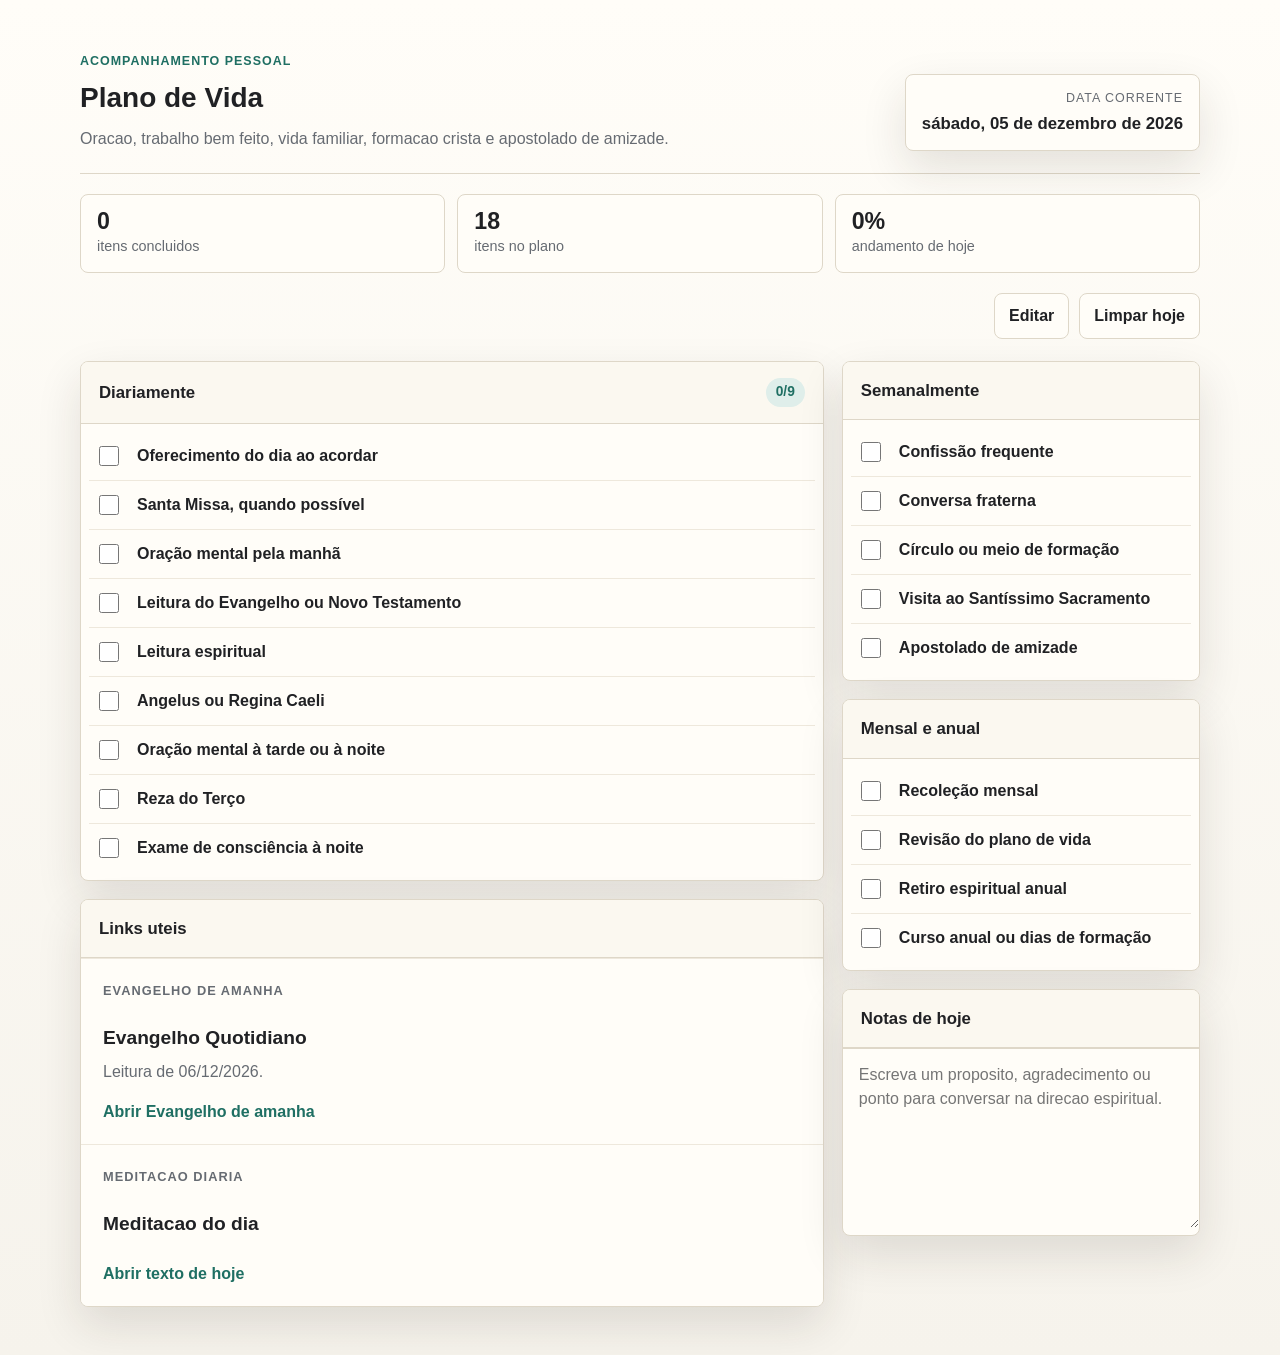
==== index.html @ ad84eac7 "Initial commit: plano de vida app Co-authored-by: Cursor <cursoragent@cursor.com>" ====
<!doctype html>
<html lang="pt-BR">
<head>
  <meta charset="utf-8">
  <meta name="viewport" content="width=device-width, initial-scale=1">
  <title>Plano de Vida</title>
  <link rel="stylesheet" href="src/styles.css">
</head>
<body>
  <div class="app">
    <header class="topbar">
      <div>
        <p class="eyebrow">Acompanhamento pessoal</p>
        <h1>Plano de Vida</h1>
        <p class="subtitle">Oracao, trabalho bem feito, vida familiar, formacao crista e apostolado de amizade.</p>
      </div>

      <div class="date-card" aria-live="polite">
        <span>Data corrente</span>
        <strong id="currentDate">--</strong>
      </div>
    </header>

    <section class="dashboard" aria-live="polite">
      <div class="metric">
        <strong id="doneCount">0</strong>
        <span>itens concluidos</span>
      </div>
      <div class="metric">
        <strong id="totalCount">0</strong>
        <span>itens no plano</span>
      </div>
      <div class="metric">
        <strong id="percentCount">0%</strong>
        <span>andamento de hoje</span>
      </div>
    </section>

    <div class="actions">
      <button type="button" id="editPlan">Editar</button>
      <button type="button" class="edit-only" id="restoreDefaults">Restaurar padrao</button>
      <button type="button" id="clearDay">Limpar hoje</button>
    </div>

    <main class="layout">
      <div class="main-column">
        <section class="panel main-panel">
          <div class="panel-header">
            <h2>Diariamente</h2>
            <span class="pill" id="dailyCount">0/0</span>
          </div>
          <ul class="checklist" id="dailyList"></ul>
          <form class="add-item-form edit-only" data-add-section="daily">
            <div>
              <label for="newDailyTitle">Novo item</label>
              <input id="newDailyTitle" name="title" type="text" placeholder="Ex.: Laudes" autocomplete="off" required>
            </div>
            <div>
              <label for="newDailyNote">Observacao</label>
              <input id="newDailyNote" name="note" type="text" placeholder="Opcional" autocomplete="off">
            </div>
            <button type="submit">Adicionar</button>
          </form>
        </section>

        <section class="panel links-panel">
          <div class="panel-header">
            <h2>Links uteis</h2>
          </div>
          <a class="daily-reading-card text-only" id="tomorrowGospelLink" href="https://evangelhoquotidiano.org/PT/gospel/2026-05-05" target="_blank" rel="noreferrer">
            <div class="daily-reading-content">
              <p class="daily-reading-kicker">Evangelho de amanha</p>
              <h4>Evangelho Quotidiano</h4>
              <p id="tomorrowGospelDate">Abrir a leitura do Evangelho do dia seguinte.</p>
              <span class="daily-reading-link">Abrir Evangelho de amanha</span>
            </div>
          </a>
          <a class="daily-reading-card text-only" id="dailyMeditationLink" href="https://opusdei.org/pt-br/dailytext/" target="_blank" rel="noreferrer">
            <div class="daily-reading-content">
              <p class="daily-reading-kicker">Meditacao diaria</p>
              <h4 id="dailyMeditationTitle">Meditacao do dia</h4>
              <span class="daily-reading-link">Abrir texto de hoje</span>
            </div>
          </a>
        </section>
      </div>

      <aside class="side-column">
        <section class="panel">
          <div class="panel-header">
            <h2>Semanalmente</h2>
          </div>
          <ul class="checklist" id="weeklyList"></ul>
          <form class="add-item-form edit-only compact-form" data-add-section="weekly">
            <div>
              <label for="newWeeklyTitle">Novo item</label>
              <input id="newWeeklyTitle" name="title" type="text" placeholder="Ex.: Estudo doutrinal" autocomplete="off" required>
            </div>
            <div>
              <label for="newWeeklyNote">Observacao</label>
              <input id="newWeeklyNote" name="note" type="text" placeholder="Opcional" autocomplete="off">
            </div>
            <button type="submit">Adicionar</button>
          </form>
        </section>

        <section class="panel">
          <div class="panel-header">
            <h2>Mensal e anual</h2>
          </div>
          <ul class="checklist" id="periodicList"></ul>
          <form class="add-item-form edit-only compact-form" data-add-section="periodic">
            <div>
              <label for="newPeriodicTitle">Novo item</label>
              <input id="newPeriodicTitle" name="title" type="text" placeholder="Ex.: Revisao mensal" autocomplete="off" required>
            </div>
            <div>
              <label for="newPeriodicNote">Observacao</label>
              <input id="newPeriodicNote" name="note" type="text" placeholder="Opcional" autocomplete="off">
            </div>
            <button type="submit">Adicionar</button>
          </form>
        </section>

        <section class="panel">
          <div class="panel-header">
            <h2>Notas de hoje</h2>
          </div>
          <textarea id="notes" placeholder="Escreva um proposito, agradecimento ou ponto para conversar na direcao espiritual."></textarea>
        </section>
      </aside>
    </main>
  </div>

  <script src="src/data.js"></script>
  <script src="src/app.js"></script>
</body>
</html>
---- src/styles.css ----
:root {
  color-scheme: light;
  --bg: #f6f3ec;
  --surface: #fffdf8;
  --surface-muted: #fbf8f0;
  --ink: #202124;
  --muted: #666b72;
  --line: #ded7c8;
  --accent: #1f6f63;
  --accent-soft: #dfeeea;
  --gold: #b7791f;
  --shadow: 0 18px 45px rgba(38, 32, 22, 0.12);
}

* {
  box-sizing: border-box;
}

body {
  margin: 0;
  min-height: 100vh;
  background: linear-gradient(180deg, #fffdf8 0%, var(--bg) 100%);
  color: var(--ink);
  font-family: Arial, Helvetica, sans-serif;
  line-height: 1.5;
}

.app {
  width: min(1120px, calc(100% - 32px));
  margin: 0 auto;
  padding: 28px 0 48px;
}

.topbar {
  display: grid;
  grid-template-columns: 1fr auto;
  gap: 20px;
  align-items: end;
  padding: 24px 0 22px;
  border-bottom: 1px solid var(--line);
}

.eyebrow {
  margin: 0 0 6px;
  color: var(--accent);
  font-size: 0.78rem;
  font-weight: 700;
  letter-spacing: 0.08em;
  text-transform: uppercase;
}

h1,
h2,
p {
  margin-top: 0;
}

h3 {
  margin: 0;
  letter-spacing: 0;
}

h1 {
  margin-bottom: 8px;
  font-size: clamp(1.75rem, 2vw, 2.4rem);
  letter-spacing: 0;
}

h2 {
  margin-bottom: 0;
  font-size: 1.05rem;
  letter-spacing: 0;
}

.subtitle {
  max-width: 720px;
  margin-bottom: 0;
  color: var(--muted);
}

.date-card {
  min-width: 230px;
  padding: 14px 16px;
  border: 1px solid var(--line);
  background: var(--surface);
  box-shadow: var(--shadow);
  border-radius: 8px;
  text-align: right;
}

.date-card span {
  display: block;
  color: var(--muted);
  font-size: 0.78rem;
  letter-spacing: 0.08em;
  text-transform: uppercase;
}

.date-card strong {
  display: block;
  margin-top: 3px;
  font-size: 1.05rem;
}

.dashboard {
  display: grid;
  grid-template-columns: repeat(3, minmax(0, 1fr));
  gap: 12px;
  margin: 20px 0;
}

.metric {
  padding: 14px 16px;
  border: 1px solid var(--line);
  background: var(--surface);
  border-radius: 8px;
}

.metric strong {
  display: block;
  font-size: 1.45rem;
  line-height: 1.1;
}

.metric span {
  color: var(--muted);
  font-size: 0.9rem;
}

.actions {
  display: flex;
  justify-content: flex-end;
  gap: 10px;
  margin: 18px 0 22px;
}

button {
  appearance: none;
  border: 1px solid var(--line);
  background: var(--surface);
  color: var(--ink);
  border-radius: 8px;
  padding: 10px 14px;
  font: inherit;
  font-weight: 700;
  cursor: pointer;
}

button:hover {
  border-color: var(--accent);
  color: var(--accent);
}

button:disabled {
  cursor: not-allowed;
  opacity: 0.45;
}

.edit-only {
  display: none;
}

.is-editing .edit-only {
  display: grid;
}

.actions .edit-only {
  display: none;
}

.is-editing .actions .edit-only {
  display: inline-block;
}

.layout {
  display: grid;
  grid-template-columns: 1.35fr 0.65fr;
  gap: 18px;
  align-items: start;
}

.main-column,
.side-column {
  display: grid;
  gap: 18px;
}

.panel {
  overflow: hidden;
  border: 1px solid var(--line);
  background: var(--surface);
  border-radius: 8px;
  box-shadow: var(--shadow);
}

.panel-header {
  display: flex;
  justify-content: space-between;
  gap: 12px;
  align-items: center;
  padding: 16px 18px;
  border-bottom: 1px solid var(--line);
  background: var(--surface-muted);
}

.pill {
  flex: 0 0 auto;
  color: var(--accent);
  background: var(--accent-soft);
  border-radius: 999px;
  padding: 4px 10px;
  font-size: 0.86rem;
  font-weight: 700;
}

.checklist {
  list-style: none;
  margin: 0;
  padding: 8px;
}

.checklist li + li {
  border-top: 1px solid #eee8dc;
}

.checklist-item {
  display: grid;
  grid-template-columns: 1fr auto;
  gap: 8px;
  align-items: center;
}

label {
  display: grid;
  grid-template-columns: 28px 1fr;
  gap: 10px;
  align-items: start;
  padding: 12px 10px;
  cursor: pointer;
}

input[type="checkbox"] {
  width: 20px;
  height: 20px;
  margin: 2px 0 0;
  accent-color: var(--accent);
}

.item-title {
  display: block;
  font-weight: 700;
}

.item-note {
  display: block;
  margin-top: 2px;
  color: var(--muted);
  font-size: 0.92rem;
}

.checked .item-title,
.checked .item-note {
  color: #7a7d80;
  text-decoration: line-through;
  text-decoration-thickness: 1px;
}

.item-edit-controls {
  grid-template-columns: minmax(128px, 1fr) auto;
  gap: 6px;
  align-items: center;
  padding-right: 8px;
}

.item-edit-controls.has-order-controls {
  grid-template-columns: repeat(2, auto) minmax(128px, 1fr) auto;
}

.move-item,
.remove-item {
  padding: 8px 10px;
  font-size: 0.85rem;
}

.move-item {
  color: var(--accent);
}

.move-item:hover {
  border-color: var(--accent);
  color: var(--accent);
}

.remove-item {
  color: #8a3b2a;
}

.remove-item:hover {
  border-color: #8a3b2a;
  color: #8a3b2a;
}

.section-select {
  min-height: 38px;
  border: 1px solid var(--line);
  border-radius: 8px;
  padding: 7px 8px;
  background: var(--surface);
  color: var(--ink);
  font: inherit;
  font-size: 0.85rem;
  outline-color: var(--accent);
}

.add-item-form {
  display: grid;
  grid-template-columns: 1.2fr 1fr auto;
  gap: 10px;
  align-items: end;
  padding: 14px 16px 16px;
  border-top: 1px solid var(--line);
  background: var(--surface-muted);
}

.add-item-form.edit-only {
  display: none;
}

.is-editing .add-item-form.edit-only {
  display: grid;
}

.add-item-form label {
  display: block;
  padding: 0;
  margin-bottom: 6px;
  color: var(--muted);
  font-size: 0.82rem;
  font-weight: 700;
}

.add-item-form input {
  width: 100%;
  min-height: 42px;
  border: 1px solid var(--line);
  border-radius: 8px;
  padding: 9px 10px;
  background: var(--surface);
  color: var(--ink);
  font: inherit;
  outline-color: var(--accent);
}

.compact-form {
  grid-template-columns: 1fr;
}

.links-panel {
  overflow: hidden;
}

.daily-reading-card {
  display: block;
  border: 0;
  border-top: 1px solid #eee8dc;
  background: var(--surface);
  color: inherit;
  text-decoration: none;
  box-shadow: none;
}

.daily-reading-card:hover {
  background: #fdfbf5;
}

.daily-reading-content {
  padding: 22px 22px 20px;
}

.daily-reading-kicker {
  margin-bottom: 10px;
  color: var(--accent);
  font-size: 0.8rem;
  font-weight: 700;
  text-transform: uppercase;
  letter-spacing: 0.08em;
}

.daily-reading-content h4 {
  margin-bottom: 10px;
  font-size: 1.2rem;
  line-height: 1.25;
}

.daily-reading-content p {
  margin-bottom: 0;
  color: var(--muted);
}

.daily-reading-link {
  display: inline-block;
  margin-top: 16px;
  color: var(--accent);
  font-weight: 700;
}

textarea {
  width: 100%;
  min-height: 180px;
  border: 0;
  border-top: 1px solid var(--line);
  resize: vertical;
  padding: 14px 16px;
  background: var(--surface);
  color: var(--ink);
  font: inherit;
  outline-color: var(--accent);
}

@media (max-width: 820px) {
  .app {
    width: min(100% - 22px, 680px);
    padding-top: 16px;
  }

  .topbar,
  .dashboard,
  .layout {
    grid-template-columns: 1fr;
  }

  .date-card {
    min-width: 0;
    text-align: left;
  }

  .actions {
    justify-content: stretch;
  }

  button {
    width: 100%;
  }

  .checklist-item,
  .add-item-form {
    grid-template-columns: 1fr;
  }

  .item-edit-controls,
  .item-edit-controls.has-order-controls {
    grid-template-columns: 1fr 1fr;
    padding: 0 8px 10px;
  }

  .move-item,
  .remove-item,
  .section-select {
    width: 100%;
  }

  .section-select {
    grid-column: 1 / -1;
  }
}
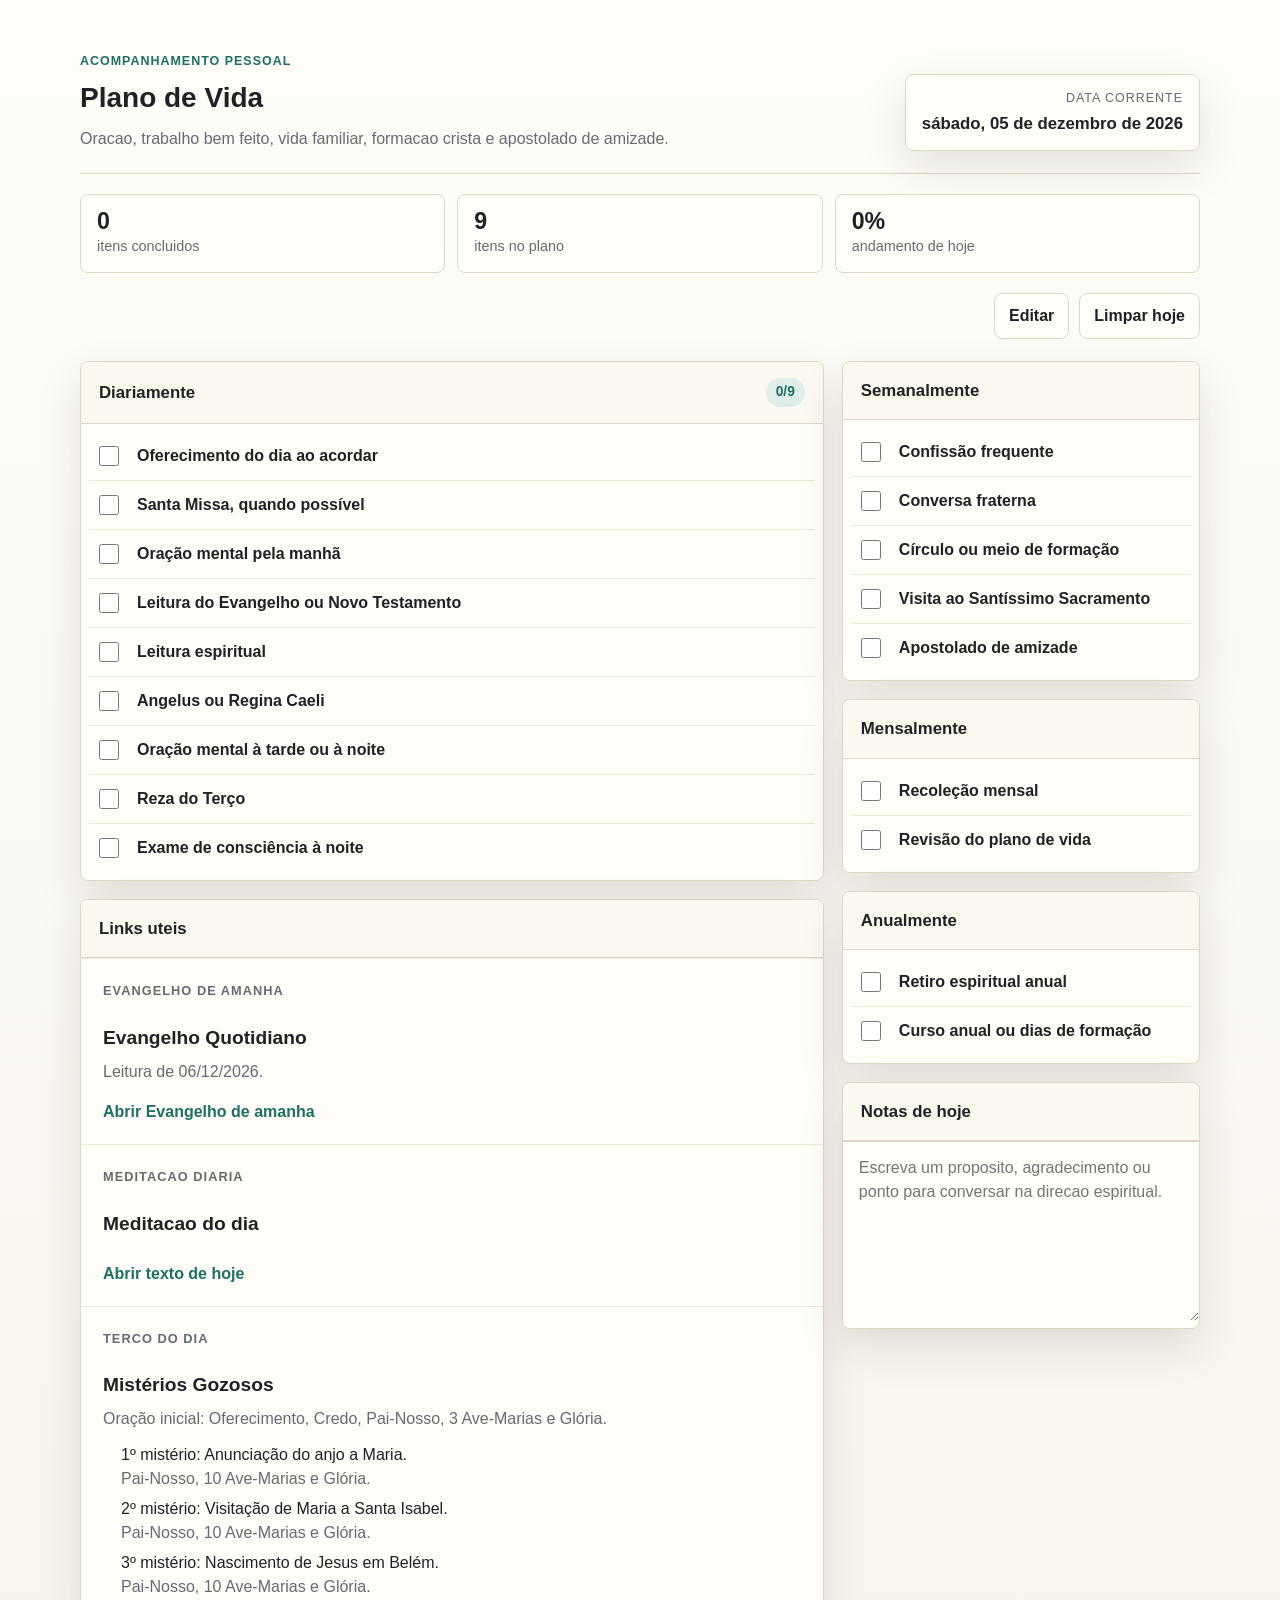
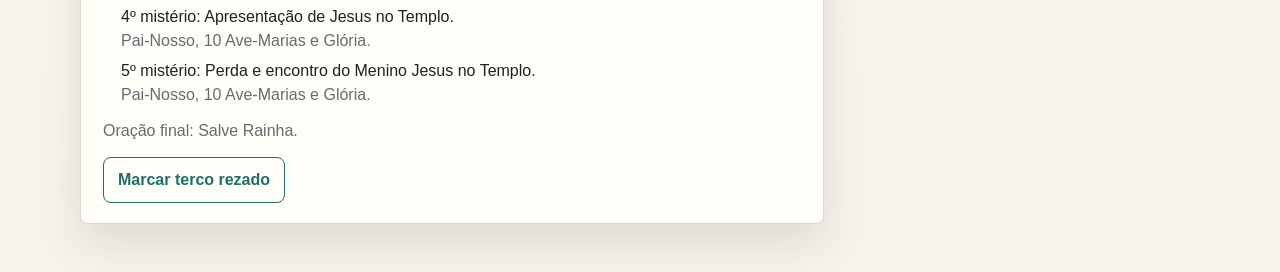
==== commit dc002875: "Atualiza plano de vida" ====
--- a/index.html
+++ b/index.html
@@ -82,6 +82,16 @@
               <span class="daily-reading-link">Abrir texto de hoje</span>
             </div>
           </a>
+          <article class="daily-reading-card text-only" id="rosaryOfDayCard">
+            <div class="daily-reading-content">
+              <p class="daily-reading-kicker">Terco do dia</p>
+              <h4 id="rosaryOfDayTitle">Mistérios do terço</h4>
+              <p id="rosaryOfDayMysteries">Carregando misterios do dia...</p>
+              <ol id="rosaryOfDaySteps" class="rosary-steps"></ol>
+              <p id="rosaryClosingPrayer" class="rosary-closing"></p>
+              <button type="button" id="markRosaryDone" class="rosary-done-button">Marcar terco rezado</button>
+            </div>
+          </article>
         </section>
       </div>
 
@@ -106,17 +116,35 @@
 
         <section class="panel">
           <div class="panel-header">
-            <h2>Mensal e anual</h2>
+            <h2>Mensalmente</h2>
           </div>
-          <ul class="checklist" id="periodicList"></ul>
-          <form class="add-item-form edit-only compact-form" data-add-section="periodic">
+          <ul class="checklist" id="monthlyList"></ul>
+          <form class="add-item-form edit-only compact-form" data-add-section="monthly">
             <div>
-              <label for="newPeriodicTitle">Novo item</label>
-              <input id="newPeriodicTitle" name="title" type="text" placeholder="Ex.: Revisao mensal" autocomplete="off" required>
+              <label for="newMonthlyTitle">Novo item</label>
+              <input id="newMonthlyTitle" name="title" type="text" placeholder="Ex.: Revisao mensal" autocomplete="off" required>
             </div>
             <div>
-              <label for="newPeriodicNote">Observacao</label>
-              <input id="newPeriodicNote" name="note" type="text" placeholder="Opcional" autocomplete="off">
+              <label for="newMonthlyNote">Observacao</label>
+              <input id="newMonthlyNote" name="note" type="text" placeholder="Opcional" autocomplete="off">
+            </div>
+            <button type="submit">Adicionar</button>
+          </form>
+        </section>
+
+        <section class="panel">
+          <div class="panel-header">
+            <h2>Anualmente</h2>
+          </div>
+          <ul class="checklist" id="yearlyList"></ul>
+          <form class="add-item-form edit-only compact-form" data-add-section="yearly">
+            <div>
+              <label for="newYearlyTitle">Novo item</label>
+              <input id="newYearlyTitle" name="title" type="text" placeholder="Ex.: Curso anual" autocomplete="off" required>
+            </div>
+            <div>
+              <label for="newYearlyNote">Observacao</label>
+              <input id="newYearlyNote" name="note" type="text" placeholder="Opcional" autocomplete="off">
             </div>
             <button type="submit">Adicionar</button>
           </form>
--- a/src/styles.css
+++ b/src/styles.css
@@ -397,6 +397,35 @@
   color: var(--muted);
 }
 
+.rosary-steps {
+  margin: 12px 0 0;
+  padding-left: 18px;
+  list-style: none;
+  color: var(--ink);
+}
+
+.rosary-steps li + li {
+  margin-top: 6px;
+}
+
+.rosary-steps li span {
+  display: block;
+}
+
+.rosary-step-prayer {
+  color: var(--muted);
+}
+
+.rosary-closing {
+  margin-top: 12px;
+}
+
+.rosary-done-button {
+  margin-top: 14px;
+  border-color: var(--accent);
+  color: var(--accent);
+}
+
 .daily-reading-link {
   display: inline-block;
   margin-top: 16px;
